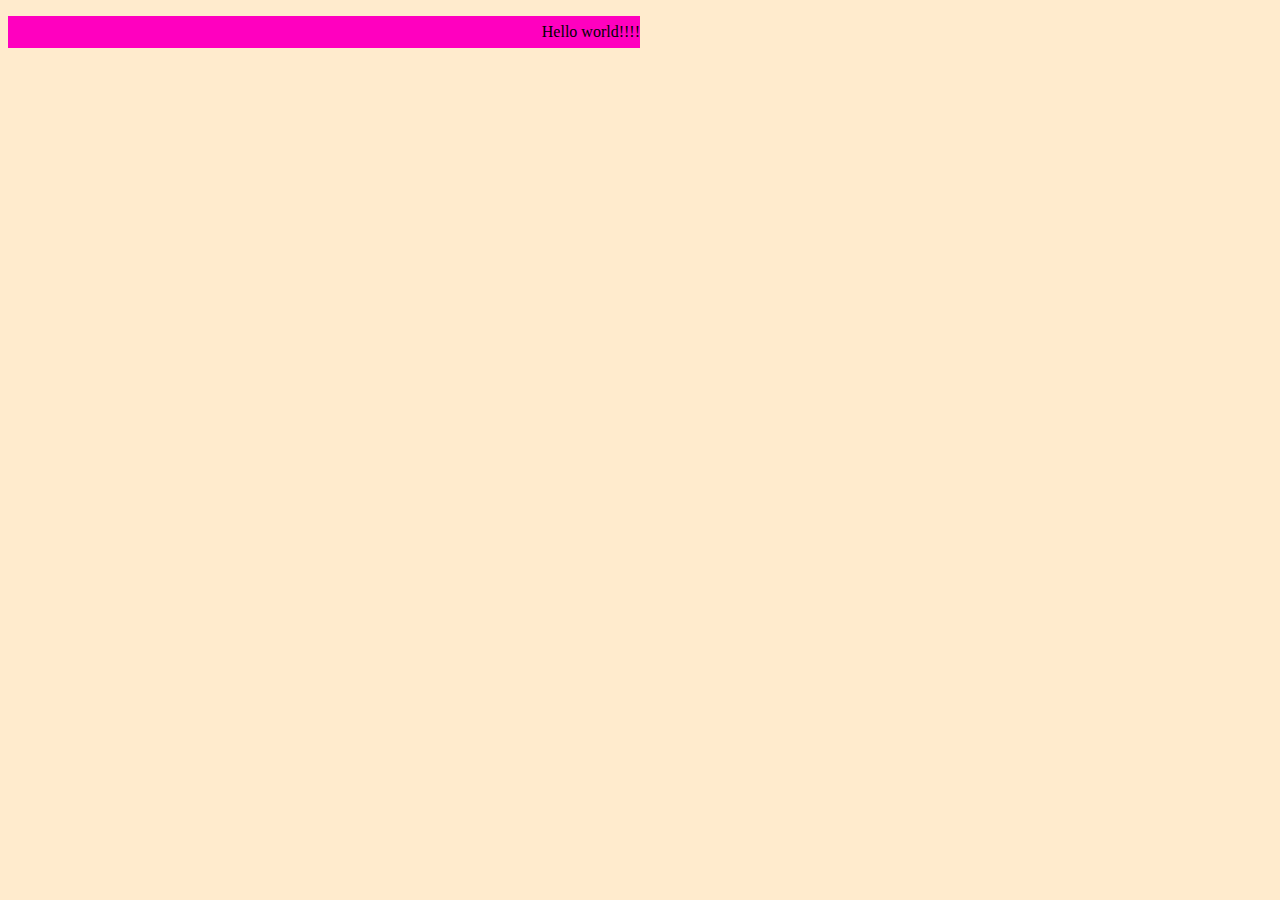
==== work.html @ 1a347beb "heheheheh" ====
<!DOCTYPE html>
<html lang="en">

<head>
<meta charset="utf-8">
<meta name="viewport" content="width=device-width">
<title>Squart!</title>
<link rel="stylesheet" href="./Style.css">
</head>

<body>
<div class="dogs">
    <p>Hello world!!!!</p>
</div>
</body>

</html>
---- Style.css ----
body {
    background-color: blanchedalmond;
}

p {
    font-family: Georgia, 'Times New Roman', Times, serif;
    line-height: 2;
}

.cats {
    background-color: aquamarine;
    display: grid;
    grid-template-columns: 20% 50% 20%;
    column-gap: 5%;
}

.dogs {
    background-color: rgb(255, 0, 191);
    width:50%;
    text-align: right;
}

.plant {
    background-color: rgb(113, 228, 91);
    grid-column-start: 2;
    grid-column-end: 3;
    justify-content: center;
}
#plantfont {
    font-family: 'Trebuchet MS', 'Lucida Sans Unicode', 'Lucida Grande', 'Lucida Sans', Arial, sans-serif; 
}
#cactuse {
    width:25vw;
}

#catonfire {
    width:25vw;
    /*% will use the % of container it's in
    vw will use % of the view width */
    border: 5px solid brown;

}
.column1 {
    grid-column-start: 1;
    grid-column-end: 3;
}

/*for mobile users. cringe */
@media screen and (max-width:800px){
    .dogs {
        background-color: rgb(243, 161, 68);
    }

}
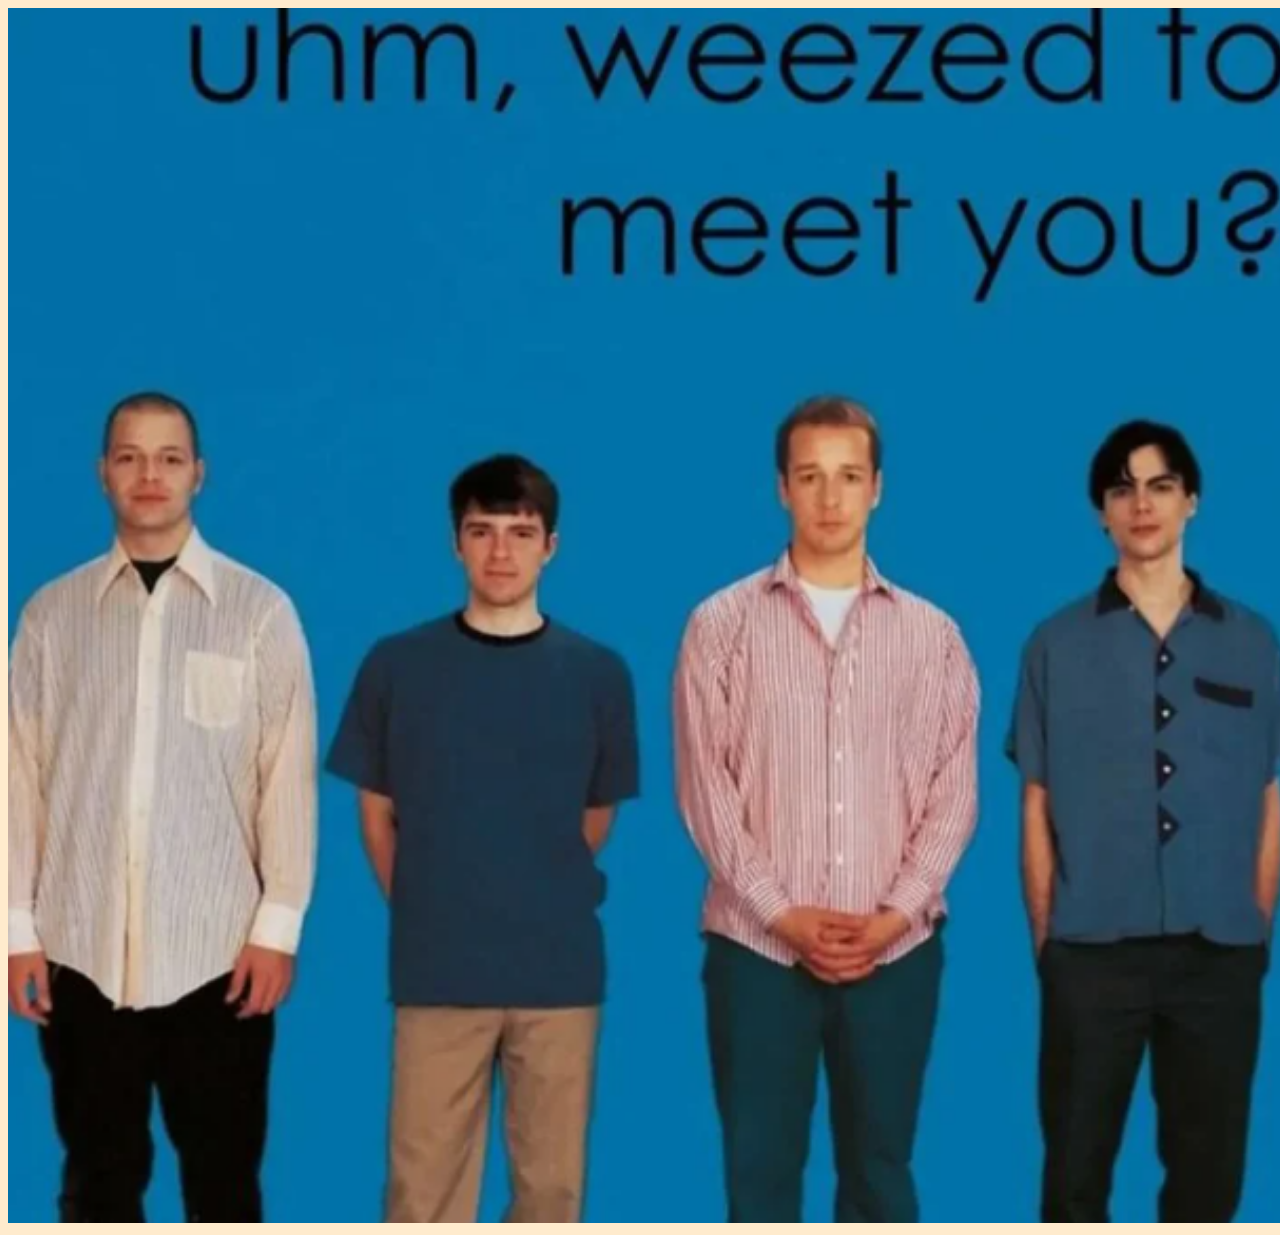
==== commit d2c4c58c: "not funny. weezed" ====
--- a/work.html
+++ b/work.html
@@ -9,9 +9,8 @@
 </head>
 
 <body>
-<div class="dogs">
-    <p>Hello world!!!!</p>
-</div>
+    <img id="weezing" src="./images/weezed..PNG">
+
 </body>
 
 </html>--- a/Style.css
+++ b/Style.css
@@ -45,7 +45,22 @@
     grid-column-end: 3;
 }
 
-/*for mobile users. cringe */
+.button {
+    /*top, right, bottom, left
+    since only 2 values, bottom and left get
+    assigned top+right values*/
+    padding: 10px 15px;
+    background-color: rgb(142, 150, 75);
+    text-decoration: none;
+    color: black;
+}
+
+#weezing {
+    width:100vw;
+}
+
+/*for mobile users. cringe 
+for computers, do min. width*/
 @media screen and (max-width:800px){
     .dogs {
         background-color: rgb(243, 161, 68);
